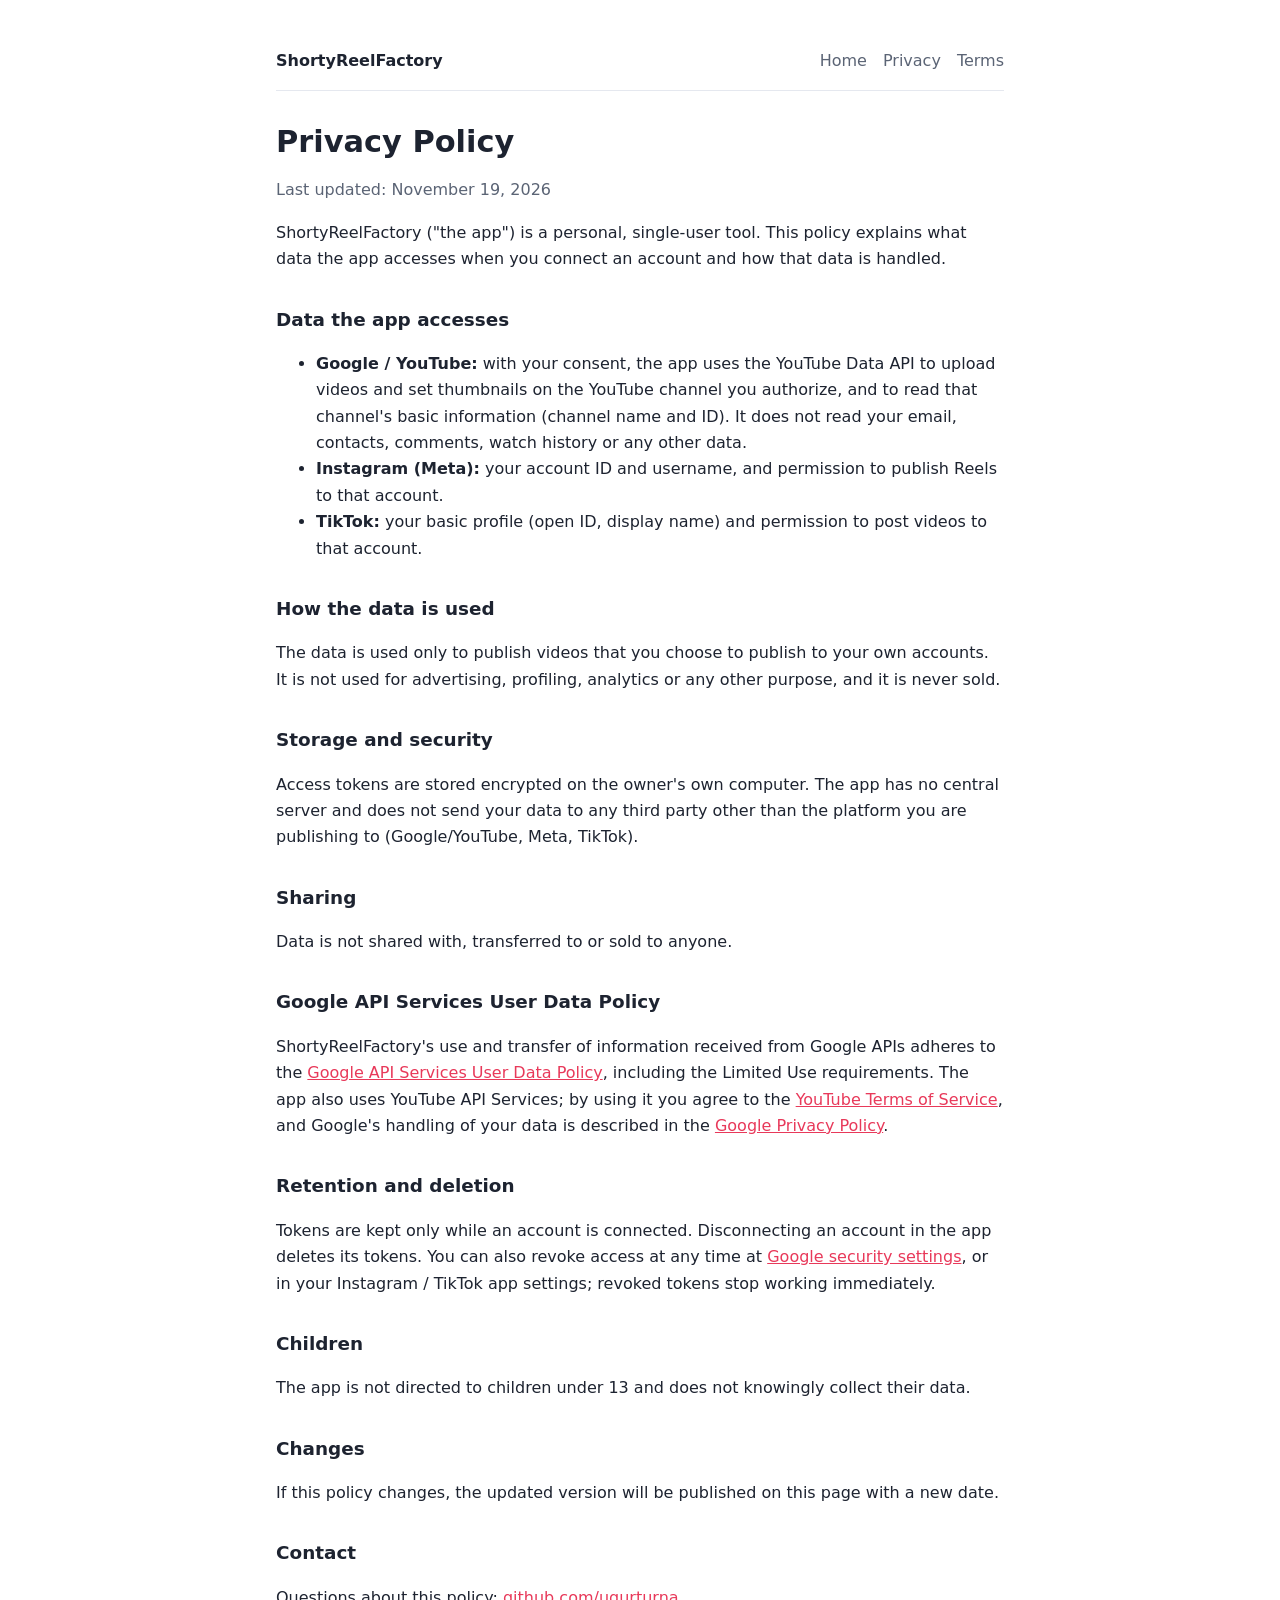
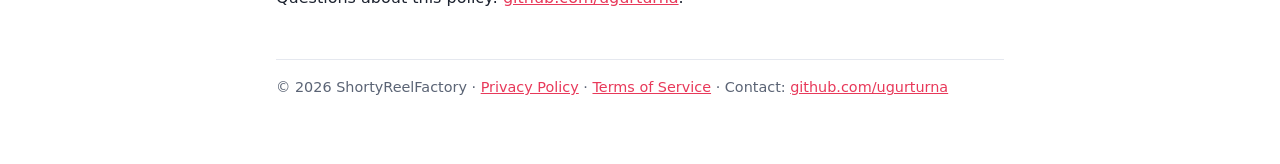
==== privacy.html @ 9a09ab56 "Home, privacy policy and terms for ShortyReelFactory Co-Authored-By: Claude Opus 5.5 <noreply@anthro" ====
<!doctype html>
<html lang="en">
<head>
<meta charset="utf-8">
<meta name="viewport" content="width=device-width, initial-scale=1">
<title>Privacy Policy · ShortyReelFactory</title>
<meta name="description" content="ShortyReelFactory is a personal tool for publishing the owner's own short videos.">
<!-- google-site-verification meta tag goes here -->
<link rel="stylesheet" href="style.css">
</head>
<body>
<main>
<header><a class="brand" href="./">ShortyReelFactory</a><nav><a href="./">Home</a><a href="privacy.html">Privacy</a><a href="terms.html">Terms</a></nav></header>
<h1>Privacy Policy</h1>
<p class="muted">Last updated: November 19, 2026</p>
<p>ShortyReelFactory ("the app") is a personal, single-user tool. This policy explains what data the app
accesses when you connect an account and how that data is handled.</p>

<h2>Data the app accesses</h2>
<ul>
  <li><strong>Google / YouTube:</strong> with your consent, the app uses the YouTube Data API to upload videos
  and set thumbnails on the YouTube channel you authorize, and to read that channel's basic information
  (channel name and ID). It does not read your email, contacts, comments, watch history or any other data.</li>
  <li><strong>Instagram (Meta):</strong> your account ID and username, and permission to publish Reels to that account.</li>
  <li><strong>TikTok:</strong> your basic profile (open ID, display name) and permission to post videos to that account.</li>
</ul>

<h2>How the data is used</h2>
<p>The data is used only to publish videos that you choose to publish to your own accounts. It is not used
for advertising, profiling, analytics or any other purpose, and it is never sold.</p>

<h2>Storage and security</h2>
<p>Access tokens are stored encrypted on the owner's own computer. The app has no central server and does not
send your data to any third party other than the platform you are publishing to (Google/YouTube, Meta, TikTok).</p>

<h2>Sharing</h2>
<p>Data is not shared with, transferred to or sold to anyone.</p>

<h2>Google API Services User Data Policy</h2>
<p>ShortyReelFactory's use and transfer of information received from Google APIs adheres to the
<a href="https://developers.google.com/terms/api-services-user-data-policy">Google API Services User Data Policy</a>,
including the Limited Use requirements. The app also uses YouTube API Services; by using it you agree to the
<a href="https://www.youtube.com/t/terms">YouTube Terms of Service</a>, and Google's handling of your data is
described in the <a href="https://policies.google.com/privacy">Google Privacy Policy</a>.</p>

<h2>Retention and deletion</h2>
<p>Tokens are kept only while an account is connected. Disconnecting an account in the app deletes its tokens.
You can also revoke access at any time at
<a href="https://security.google.com/settings/security/permissions">Google security settings</a>, or in your
Instagram / TikTok app settings; revoked tokens stop working immediately.</p>

<h2>Children</h2>
<p>The app is not directed to children under 13 and does not knowingly collect their data.</p>

<h2>Changes</h2>
<p>If this policy changes, the updated version will be published on this page with a new date.</p>

<h2>Contact</h2>
<p>Questions about this policy: <a href="https://github.com/ugurturna">github.com/ugurturna</a>.</p>
<footer>© 2026 ShortyReelFactory · <a href="privacy.html">Privacy Policy</a> · <a href="terms.html">Terms of Service</a> · Contact: <a href="https://github.com/ugurturna">github.com/ugurturna</a></footer>
</main>
</body>
</html>
---- style.css ----
:root { --bg: #ffffff; --text: #1d2330; --muted: #5b6475; --line: #e5e8ef; --accent: #e8395a; }
@media (prefers-color-scheme: dark) { :root { --bg: #0f1218; --text: #e6e9f0; --muted: #98a0b3; --line: #252c3b; } }
* { box-sizing: border-box; }
body { margin: 0; background: var(--bg); color: var(--text); font: 16px/1.65 system-ui, -apple-system, "Segoe UI", sans-serif; }
main { max-width: 760px; margin: 0 auto; padding: 48px 16px 64px; }
header { display: flex; justify-content: space-between; align-items: center; gap: 16px; flex-wrap: wrap;
         border-bottom: 1px solid var(--line); padding-bottom: 16px; margin-bottom: 32px; }
header a.brand { font-weight: 700; color: var(--text); text-decoration: none; }
nav a { color: var(--muted); margin-left: 16px; text-decoration: none; } nav a:hover { color: var(--accent); }
h1 { font-size: 1.9rem; line-height: 1.25; margin: 0 0 8px; } h2 { font-size: 1.15rem; margin-top: 32px; }
p, li { color: var(--text); } .muted { color: var(--muted); } a { color: var(--accent); }
footer { margin-top: 48px; padding-top: 16px; border-top: 1px solid var(--line); color: var(--muted); font-size: .9rem; }
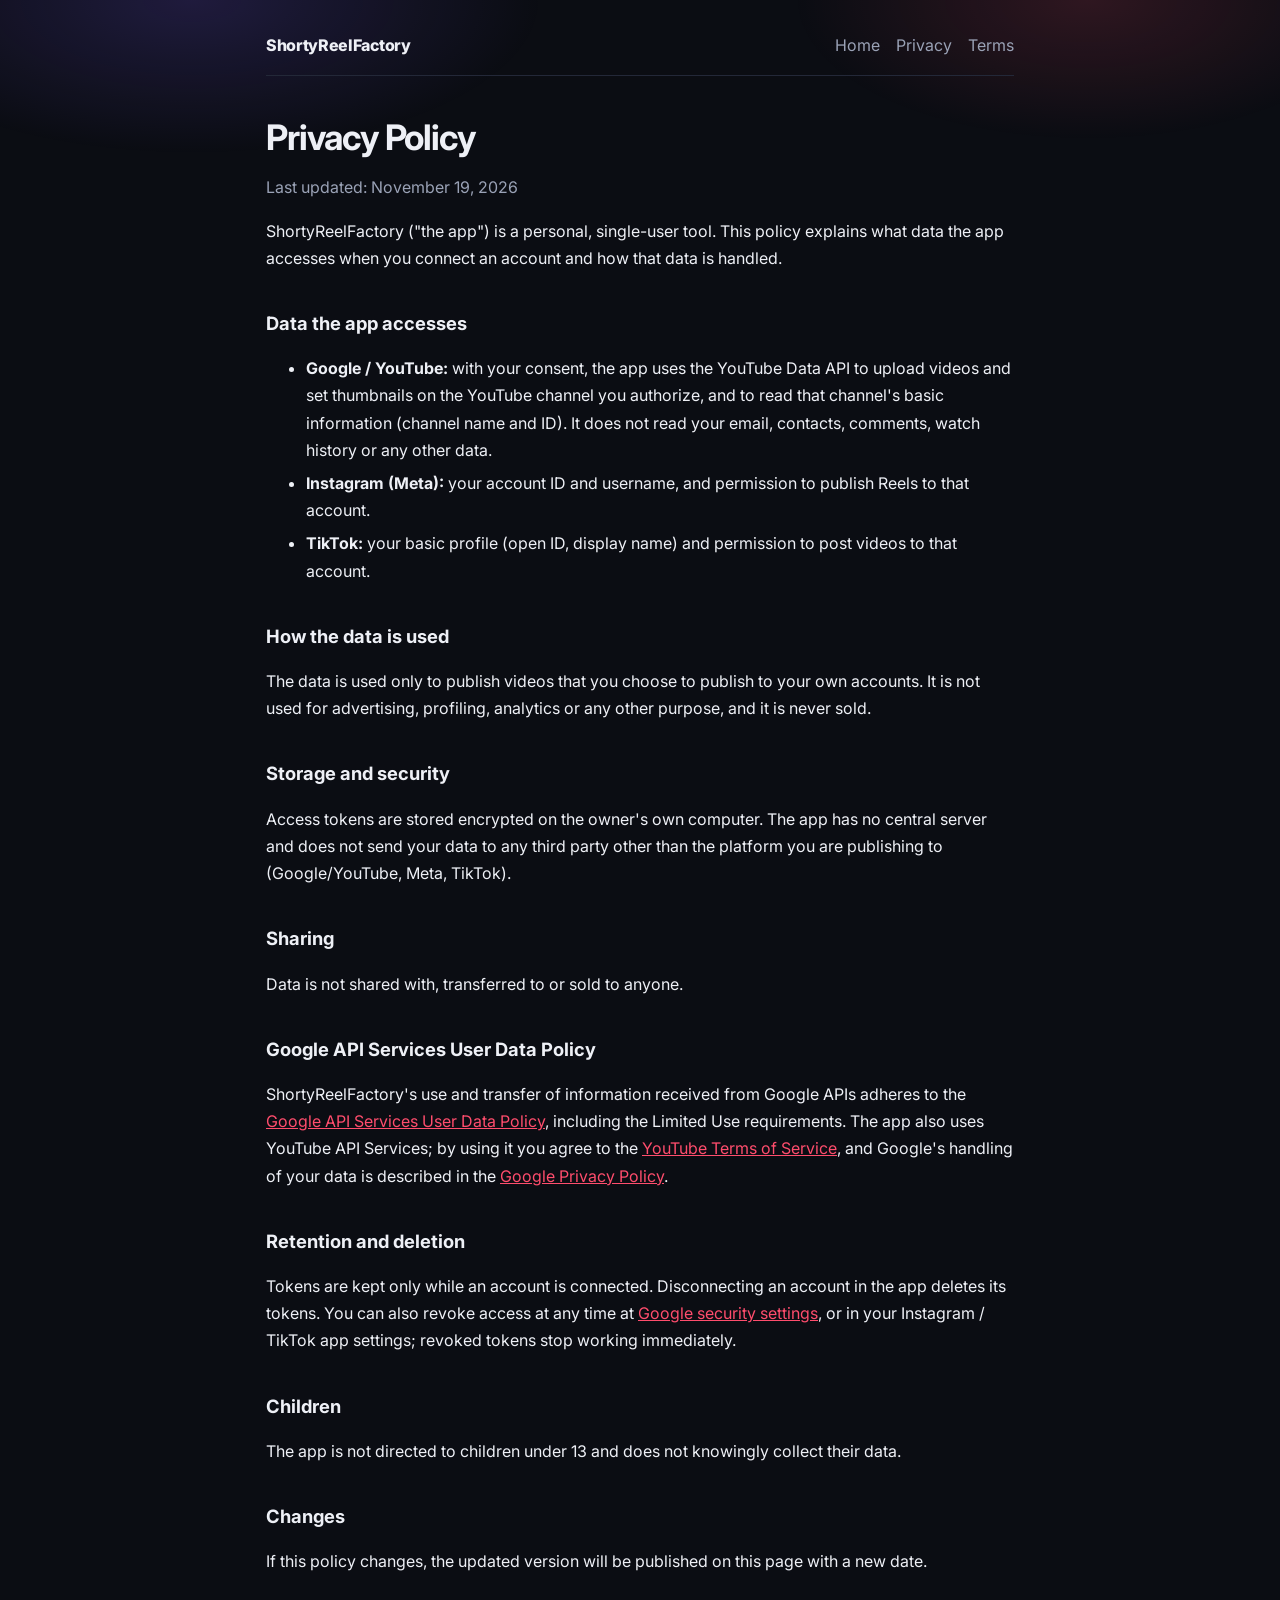
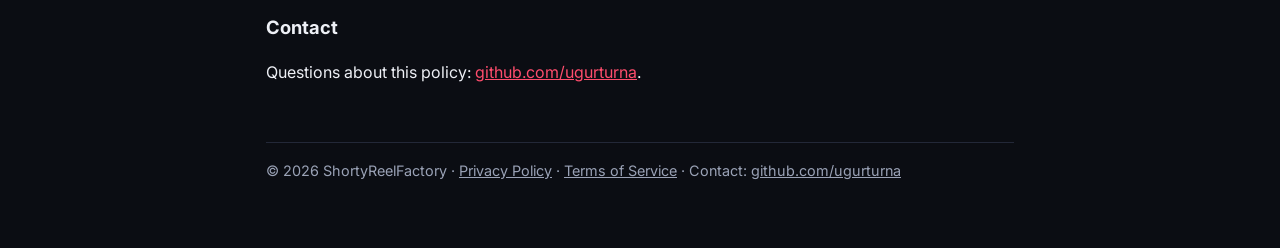
==== commit a0c29401: "Proper landing page; matching style for policy pages Co-Authored-By: Claude Opus 5.5 <noreply@anthro" ====
--- a/privacy.html
+++ b/privacy.html
@@ -6,6 +6,7 @@
 <title>Privacy Policy · ShortyReelFactory</title>
 <meta name="description" content="ShortyReelFactory is a personal tool for publishing the owner's own short videos.">
 <!-- google-site-verification meta tag goes here -->
+<link href="https://fonts.googleapis.com/css2?family=Inter:wght@400;600;800&display=swap" rel="stylesheet">
 <link rel="stylesheet" href="style.css">
 </head>
 <body>
--- a/style.css
+++ b/style.css
@@ -1,12 +1,16 @@
-:root { --bg: #ffffff; --text: #1d2330; --muted: #5b6475; --line: #e5e8ef; --accent: #e8395a; }
-@media (prefers-color-scheme: dark) { :root { --bg: #0f1218; --text: #e6e9f0; --muted: #98a0b3; --line: #252c3b; } }
+:root { --bg: #0b0d13; --card: #151926; --text: #eef0f6; --muted: #9aa2b6; --line: #232838; --a1: #ff4d6d; --a2: #7c5cff; }
 * { box-sizing: border-box; }
-body { margin: 0; background: var(--bg); color: var(--text); font: 16px/1.65 system-ui, -apple-system, "Segoe UI", sans-serif; }
-main { max-width: 760px; margin: 0 auto; padding: 48px 16px 64px; }
+body { margin: 0; background: var(--bg); color: var(--text); font: 16px/1.7 "Inter", system-ui, -apple-system, "Segoe UI", sans-serif; }
+body::before { content: ""; position: fixed; inset: 0 0 auto; height: 360px; z-index: -1;
+               background: radial-gradient(500px 220px at 15% 0, rgba(124, 92, 255, .18), transparent 70%),
+                           radial-gradient(420px 200px at 85% 0, rgba(255, 77, 109, .15), transparent 70%); }
+main { max-width: 780px; margin: 0 auto; padding: 32px 16px 64px; }
 header { display: flex; justify-content: space-between; align-items: center; gap: 16px; flex-wrap: wrap;
-         border-bottom: 1px solid var(--line); padding-bottom: 16px; margin-bottom: 32px; }
-header a.brand { font-weight: 700; color: var(--text); text-decoration: none; }
-nav a { color: var(--muted); margin-left: 16px; text-decoration: none; } nav a:hover { color: var(--accent); }
-h1 { font-size: 1.9rem; line-height: 1.25; margin: 0 0 8px; } h2 { font-size: 1.15rem; margin-top: 32px; }
-p, li { color: var(--text); } .muted { color: var(--muted); } a { color: var(--accent); }
-footer { margin-top: 48px; padding-top: 16px; border-top: 1px solid var(--line); color: var(--muted); font-size: .9rem; }
+         border-bottom: 1px solid var(--line); padding-bottom: 16px; margin-bottom: 40px; }
+header a.brand { font-weight: 800; color: var(--text); text-decoration: none; letter-spacing: -.02em; }
+nav a { color: var(--muted); margin-left: 16px; text-decoration: none; } nav a:hover { color: var(--text); }
+h1 { font-size: 2.2rem; line-height: 1.2; letter-spacing: -.03em; margin: 0 0 6px; }
+h2 { font-size: 1.15rem; margin-top: 36px; }
+.muted { color: var(--muted); } a { color: var(--a1); } li { margin-bottom: 6px; }
+footer { margin-top: 56px; padding-top: 16px; border-top: 1px solid var(--line); color: var(--muted); font-size: .9rem; }
+footer a { color: var(--muted); }
